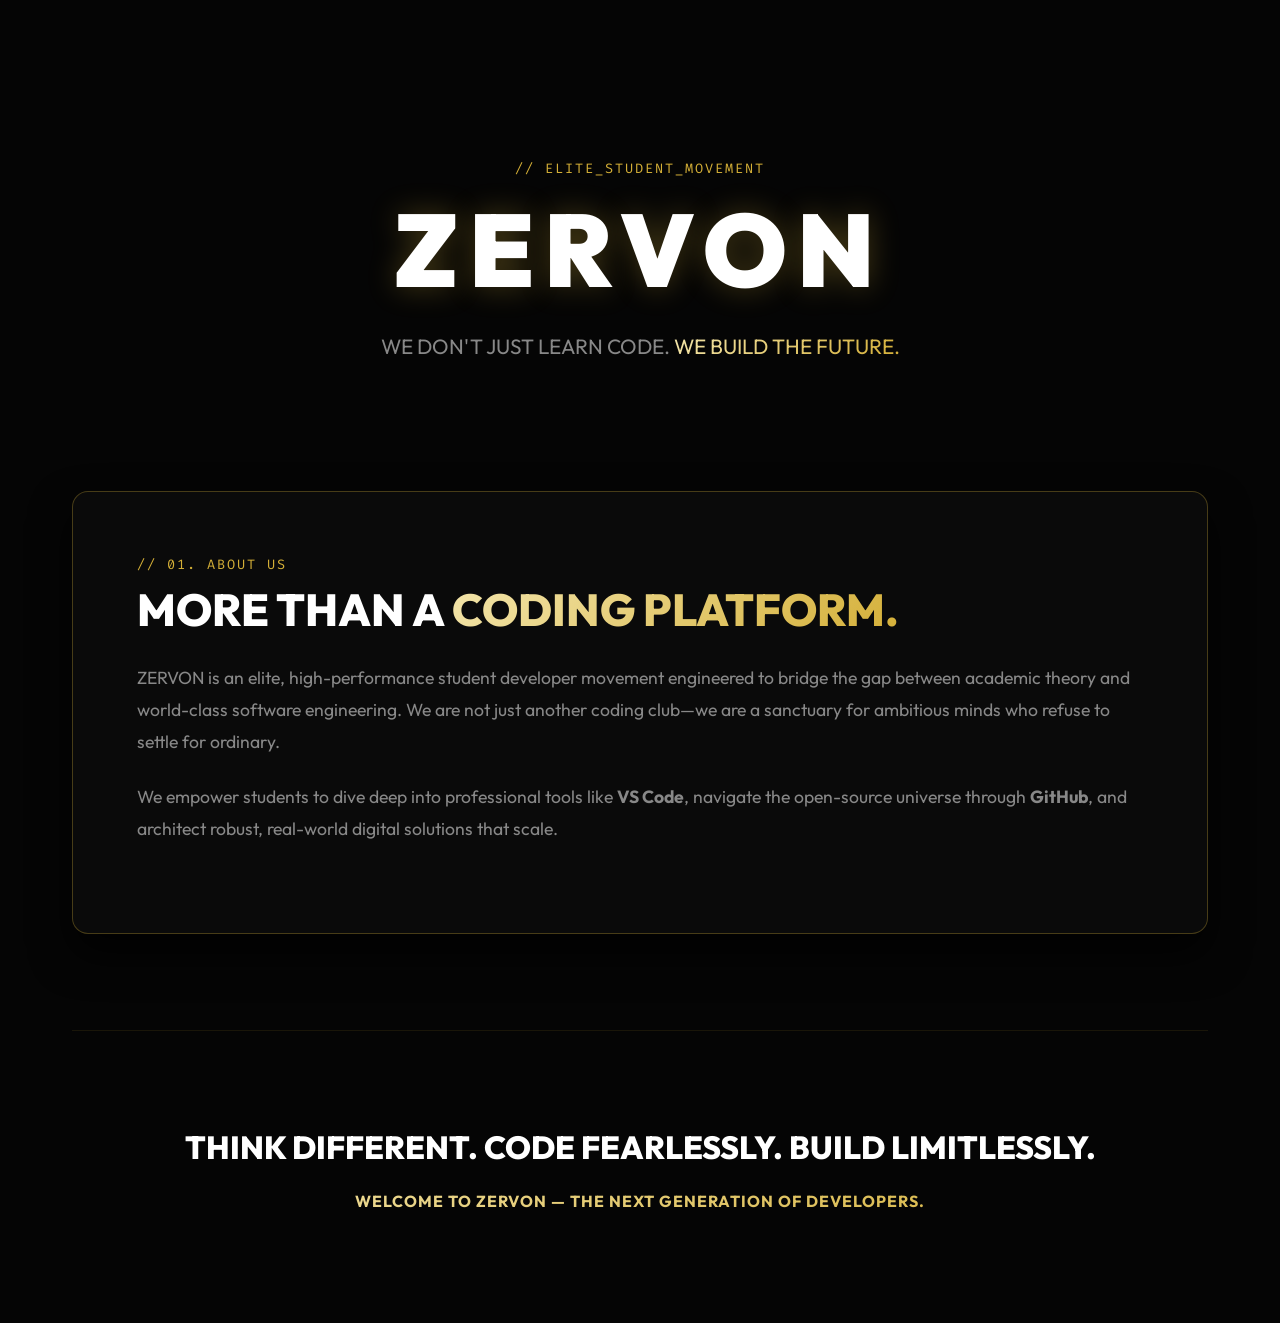
==== about.html @ 00da0489 "Add files via upload" ====
<!DOCTYPE html>
<html lang="en">
<head>
    <meta charset="UTF-8">
    <meta name="viewport" content="width=device-width, initial-scale=1.0">
    <title>ZERVON — Student Developer Movement</title>
    <link href="https://fonts.googleapis.com/css2?family=Fira+Code:wght@400;600&family=Outfit:wght@300;400;600;800;900&display=swap" rel="stylesheet">
    <style>
        :root {
            --bg-deep: #050505;
            --bg-surface: #0a0a0a;
            --gold-primary: #D4AF37;
            --gold-light: #F3E5AB;
            --neon-green: #00FF66;
            --text-main: #EAEAEA;
            --text-muted: #888888;
            --border-gold: rgba(212, 175, 55, 0.3);
            --font-sans: 'Outfit', sans-serif;
            --font-code: 'Fira Code', monospace;
        }

        * { box-sizing: border-box; margin: 0; padding: 0; }
        body { background-color: var(--bg-deep); color: var(--text-main); font-family: var(--font-sans); overflow-x: hidden; }

        .wrapper { max-width: 1200px; margin: 0 auto; padding: 4rem 2rem; position: relative; z-index: 2; }
        
        .tag { font-family: var(--font-code); color: var(--gold-primary); font-size: 0.85rem; letter-spacing: 2px; text-transform: uppercase; margin-bottom: 0.5rem; display: block; }
        .gold { background: linear-gradient(135deg, var(--gold-light), var(--gold-primary)); -webkit-background-clip: text; -webkit-text-fill-color: transparent; }

        /* Hero */
        .hero { text-align: center; padding: 6rem 0 4rem; }
        .hero h1 { font-size: clamp(3rem, 8vw, 7rem); font-weight: 900; letter-spacing: 0.1em; color: #fff; margin-bottom: 1rem; text-shadow: 0 0 30px rgba(212,175,55,0.3); }
        .hero p { font-size: clamp(1rem, 2vw, 1.3rem); color: var(--text-muted); max-width: 700px; margin: 0 auto; line-height: 1.6; }

        /* About Section */
        .about-box { background: var(--bg-surface); border: 1px solid var(--border-gold); padding: 4rem; border-radius: 16px; margin-top: 4rem; box-shadow: 0 20px 40px rgba(0,0,0,0.8); }
        .about-box h2 { font-size: clamp(2rem, 3.5vw, 3rem); font-weight: 800; margin-bottom: 1.5rem; color: #fff; }
        .about-box p { font-size: 1.1rem; color: var(--text-muted); line-height: 1.8; margin-bottom: 1.5rem; }

        /* Footer / Closing */
        .footer { text-align: center; padding: 6rem 0 3rem; border-top: 1px solid rgba(212,175,55,0.1); margin-top: 6rem; }
        .footer h3 { font-size: clamp(1.2rem, 2.5vw, 2rem); font-weight: 800; color: #fff; margin-bottom: 1.5rem; }
    </style>
</head>
<body>

    <div class="wrapper">
        <!-- Hero Section -->
        <section class="hero">
            <span class="tag">// ELITE_STUDENT_MOVEMENT</span>
            <h1>ZERVON</h1>
            <p>WE DON'T JUST LEARN CODE. <span class="gold">WE BUILD THE FUTURE.</span></p>
        </section>

        <!-- About Us Section -->
        <section class="about-box">
            <span class="tag">// 01. ABOUT US</span>
            <h2>MORE THAN A <span class="gold">CODING PLATFORM.</span></h2>
            <p>ZERVON is an elite, high-performance student developer movement engineered to bridge the gap between academic theory and world-class software engineering. We are not just another coding club—we are a sanctuary for ambitious minds who refuse to settle for ordinary.</p>
            <p>We empower students to dive deep into professional tools like <strong>VS Code</strong>, navigate the open-source universe through <strong>GitHub</strong>, and architect robust, real-world digital solutions that scale.</p>
        </section>

        <!-- Footer / Closing -->
        <footer class="footer">
            <h3>THINK DIFFERENT. CODE FEARLESSLY. BUILD LIMITLESSLY.</h3>
            <p class="gold" style="font-weight: 700; letter-spacing: 1px;">WELCOME TO ZERVON — THE NEXT GENERATION OF DEVELOPERS.</p>
        </footer>
    </div>

</body>
</html>
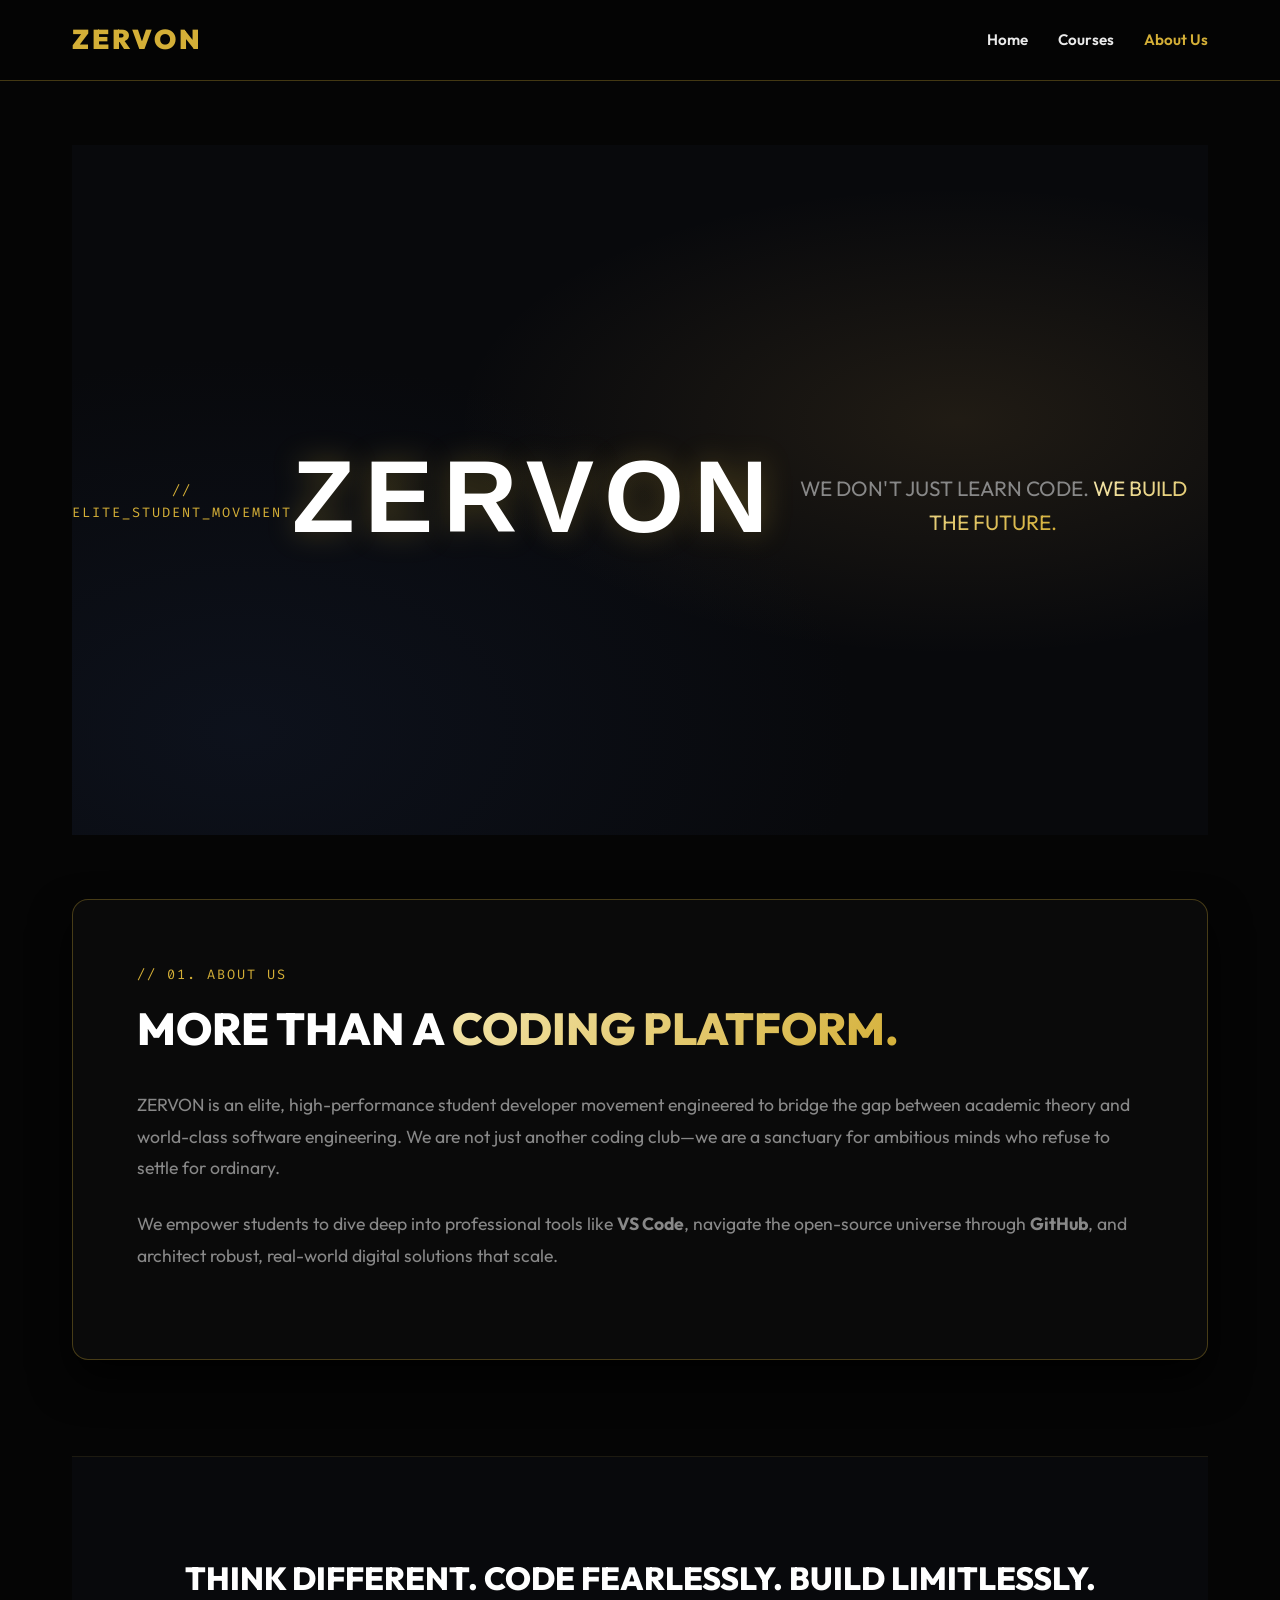
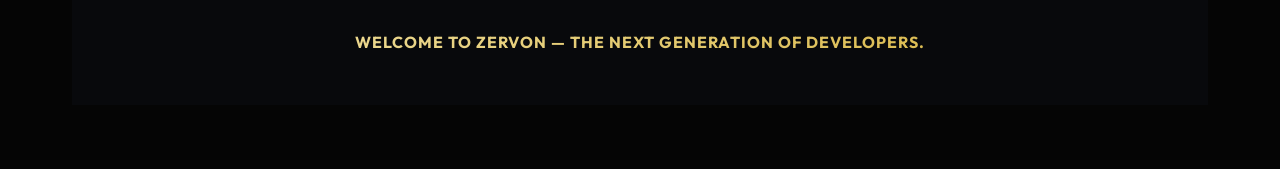
==== commit a7eb0399: "Enhance about.html with meta tags and navbar Added meta tags for theme color and description. Update" ====
--- a/about.html
+++ b/about.html
@@ -1,10 +1,26 @@
+
 <!DOCTYPE html>
 <html lang="en">
+
 <head>
     <meta charset="UTF-8">
     <meta name="viewport" content="width=device-width, initial-scale=1.0">
-    <title>ZERVON — Student Developer Movement</title>
-    <link href="https://fonts.googleapis.com/css2?family=Fira+Code:wght@400;600&family=Outfit:wght@300;400;600;800;900&display=swap" rel="stylesheet">
+
+    <meta name="theme-color" content="#050505">
+
+    <meta name="description"
+        content="Discover ZERVON, a student developer movement empowering students to learn coding, master professional tools, and build real-world software projects.">
+
+    <title>About Us | ZERVON Code Academy</title>
+
+    <!-- Main Website CSS -->
+    <link rel="stylesheet" href="style.css">
+
+    <!-- Google Fonts -->
+    <link
+        href="https://fonts.googleapis.com/css2?family=Fira+Code:wght@400;600&family=Outfit:wght@300;400;600;800;900&display=swap"
+        rel="stylesheet">
+
     <style>
         :root {
             --bg-deep: #050505;
@@ -19,53 +35,292 @@
             --font-code: 'Fira Code', monospace;
         }
 
-        * { box-sizing: border-box; margin: 0; padding: 0; }
-        body { background-color: var(--bg-deep); color: var(--text-main); font-family: var(--font-sans); overflow-x: hidden; }
-
-        .wrapper { max-width: 1200px; margin: 0 auto; padding: 4rem 2rem; position: relative; z-index: 2; }
-        
-        .tag { font-family: var(--font-code); color: var(--gold-primary); font-size: 0.85rem; letter-spacing: 2px; text-transform: uppercase; margin-bottom: 0.5rem; display: block; }
-        .gold { background: linear-gradient(135deg, var(--gold-light), var(--gold-primary)); -webkit-background-clip: text; -webkit-text-fill-color: transparent; }
+        * {
+            box-sizing: border-box;
+            margin: 0;
+            padding: 0;
+        }
+
+        body {
+            background-color: var(--bg-deep);
+            color: var(--text-main);
+            font-family: var(--font-sans);
+            overflow-x: hidden;
+        }
+
+        /* Navigation */
+
+        .about-navbar {
+            width: 100%;
+            background: rgba(5, 5, 5, 0.96);
+            border-bottom: 1px solid var(--border-gold);
+            padding: 18px 0;
+            position: relative;
+            z-index: 10;
+        }
+
+        .about-nav-container {
+            max-width: 1200px;
+            margin: 0 auto;
+            padding: 0 2rem;
+            display: flex;
+            justify-content: space-between;
+            align-items: center;
+            gap: 20px;
+        }
+
+        .about-logo {
+            color: var(--gold-primary);
+            font-size: 1.7rem;
+            font-weight: 900;
+            letter-spacing: 3px;
+            text-decoration: none;
+        }
+
+        .about-nav-links {
+            display: flex;
+            align-items: center;
+            gap: 30px;
+        }
+
+        .about-nav-links a {
+            color: var(--text-main);
+            text-decoration: none;
+            font-size: 0.95rem;
+            font-weight: 600;
+            transition: color 0.3s ease;
+        }
+
+        .about-nav-links a:hover,
+        .about-nav-links a.active {
+            color: var(--gold-primary);
+        }
+
+        /* Main Wrapper */
+
+        .wrapper {
+            max-width: 1200px;
+            margin: 0 auto;
+            padding: 4rem 2rem;
+            position: relative;
+            z-index: 2;
+        }
+
+        .tag {
+            font-family: var(--font-code);
+            color: var(--gold-primary);
+            font-size: 0.85rem;
+            letter-spacing: 2px;
+            text-transform: uppercase;
+            margin-bottom: 0.5rem;
+            display: block;
+        }
+
+        .gold {
+            background: linear-gradient(
+                135deg,
+                var(--gold-light),
+                var(--gold-primary)
+            );
+            -webkit-background-clip: text;
+            -webkit-text-fill-color: transparent;
+            background-clip: text;
+        }
 
         /* Hero */
-        .hero { text-align: center; padding: 6rem 0 4rem; }
-        .hero h1 { font-size: clamp(3rem, 8vw, 7rem); font-weight: 900; letter-spacing: 0.1em; color: #fff; margin-bottom: 1rem; text-shadow: 0 0 30px rgba(212,175,55,0.3); }
-        .hero p { font-size: clamp(1rem, 2vw, 1.3rem); color: var(--text-muted); max-width: 700px; margin: 0 auto; line-height: 1.6; }
+
+        .hero {
+            text-align: center;
+            padding: 6rem 0 4rem;
+        }
+
+        .hero h1 {
+            font-size: clamp(3rem, 8vw, 7rem);
+            font-weight: 900;
+            letter-spacing: 0.1em;
+            color: #fff;
+            margin-bottom: 1rem;
+            text-shadow: 0 0 30px rgba(212, 175, 55, 0.3);
+        }
+
+        .hero p {
+            font-size: clamp(1rem, 2vw, 1.3rem);
+            color: var(--text-muted);
+            max-width: 700px;
+            margin: 0 auto;
+            line-height: 1.6;
+        }
 
         /* About Section */
-        .about-box { background: var(--bg-surface); border: 1px solid var(--border-gold); padding: 4rem; border-radius: 16px; margin-top: 4rem; box-shadow: 0 20px 40px rgba(0,0,0,0.8); }
-        .about-box h2 { font-size: clamp(2rem, 3.5vw, 3rem); font-weight: 800; margin-bottom: 1.5rem; color: #fff; }
-        .about-box p { font-size: 1.1rem; color: var(--text-muted); line-height: 1.8; margin-bottom: 1.5rem; }
-
-        /* Footer / Closing */
-        .footer { text-align: center; padding: 6rem 0 3rem; border-top: 1px solid rgba(212,175,55,0.1); margin-top: 6rem; }
-        .footer h3 { font-size: clamp(1.2rem, 2.5vw, 2rem); font-weight: 800; color: #fff; margin-bottom: 1.5rem; }
+
+        .about-box {
+            background: var(--bg-surface);
+            border: 1px solid var(--border-gold);
+            padding: 4rem;
+            border-radius: 16px;
+            margin-top: 4rem;
+            box-shadow: 0 20px 40px rgba(0, 0, 0, 0.8);
+        }
+
+        .about-box h2 {
+            font-size: clamp(2rem, 3.5vw, 3rem);
+            font-weight: 800;
+            margin-bottom: 1.5rem;
+            color: #fff;
+        }
+
+        .about-box p {
+            font-size: 1.1rem;
+            color: var(--text-muted);
+            line-height: 1.8;
+            margin-bottom: 1.5rem;
+        }
+
+        /* Footer */
+
+        .footer {
+            text-align: center;
+            padding: 6rem 0 3rem;
+            border-top: 1px solid rgba(212, 175, 55, 0.1);
+            margin-top: 6rem;
+        }
+
+        .footer h3 {
+            font-size: clamp(1.2rem, 2.5vw, 2rem);
+            font-weight: 800;
+            color: #fff;
+            margin-bottom: 1.5rem;
+        }
+
+        .footer p {
+            line-height: 1.8;
+        }
+
+        /* Mobile Responsive */
+
+        @media (max-width: 600px) {
+
+            .about-nav-container {
+                padding: 0 1rem;
+                flex-direction: column;
+                gap: 15px;
+            }
+
+            .about-nav-links {
+                gap: 18px;
+                flex-wrap: wrap;
+                justify-content: center;
+            }
+
+            .about-nav-links a {
+                font-size: 0.85rem;
+            }
+
+            .wrapper {
+                padding: 2rem 1rem;
+            }
+
+            .hero {
+                padding: 4rem 0 2rem;
+            }
+
+            .about-box {
+                padding: 1.5rem;
+                margin-top: 2rem;
+            }
+
+            .about-box p {
+                font-size: 1rem;
+            }
+
+            .footer {
+                padding: 4rem 0 2rem;
+                margin-top: 4rem;
+            }
+        }
     </style>
 </head>
+
 <body>
 
-    <div class="wrapper">
+    <!-- Navigation -->
+    <header class="about-navbar">
+        <div class="about-nav-container">
+
+            <a href="index.html" class="about-logo">
+                ZERVON
+            </a>
+
+            <nav class="about-nav-links">
+                <a href="index.html">Home</a>
+                <a href="courses.html">Courses</a>
+                <a href="about.html" class="active">About Us</a>
+            </nav>
+
+        </div>
+    </header>
+
+    <!-- Main Content -->
+    <main class="wrapper">
+
         <!-- Hero Section -->
         <section class="hero">
+
             <span class="tag">// ELITE_STUDENT_MOVEMENT</span>
+
             <h1>ZERVON</h1>
-            <p>WE DON'T JUST LEARN CODE. <span class="gold">WE BUILD THE FUTURE.</span></p>
+
+            <p>
+                WE DON'T JUST LEARN CODE.
+                <span class="gold">WE BUILD THE FUTURE.</span>
+            </p>
+
         </section>
 
         <!-- About Us Section -->
         <section class="about-box">
+
             <span class="tag">// 01. ABOUT US</span>
-            <h2>MORE THAN A <span class="gold">CODING PLATFORM.</span></h2>
-            <p>ZERVON is an elite, high-performance student developer movement engineered to bridge the gap between academic theory and world-class software engineering. We are not just another coding club—we are a sanctuary for ambitious minds who refuse to settle for ordinary.</p>
-            <p>We empower students to dive deep into professional tools like <strong>VS Code</strong>, navigate the open-source universe through <strong>GitHub</strong>, and architect robust, real-world digital solutions that scale.</p>
+
+            <h2>
+                MORE THAN A
+                <span class="gold">CODING PLATFORM.</span>
+            </h2>
+
+            <p>
+                ZERVON is an elite, high-performance student developer
+                movement engineered to bridge the gap between academic
+                theory and world-class software engineering. We are not
+                just another coding club—we are a sanctuary for ambitious
+                minds who refuse to settle for ordinary.
+            </p>
+
+            <p>
+                We empower students to dive deep into professional tools
+                like <strong>VS Code</strong>, navigate the open-source
+                universe through <strong>GitHub</strong>, and architect
+                robust, real-world digital solutions that scale.
+            </p>
+
         </section>
 
-        <!-- Footer / Closing -->
+        <!-- Footer -->
         <footer class="footer">
-            <h3>THINK DIFFERENT. CODE FEARLESSLY. BUILD LIMITLESSLY.</h3>
-            <p class="gold" style="font-weight: 700; letter-spacing: 1px;">WELCOME TO ZERVON — THE NEXT GENERATION OF DEVELOPERS.</p>
+
+            <h3>
+                THINK DIFFERENT. CODE FEARLESSLY.
+                BUILD LIMITLESSLY.
+            </h3>
+
+            <p class="gold"
+                style="font-weight: 700; letter-spacing: 1px;">
+                WELCOME TO ZERVON — THE NEXT GENERATION OF DEVELOPERS.
+            </p>
+
         </footer>
-    </div>
+
+    </main>
 
 </body>
-</html>+
+</html>
--- a/style.css
+++ b/style.css
@@ -0,0 +1,1463 @@
+
+/* ==========================================
+   ZERVON CODE ACADEMY
+   PREMIUM DESIGN SYSTEM
+========================================== */
+
+
+/* 01. ROOT VARIABLES */
+
+:root {
+    --bg: #08090c;
+    --bg-secondary: #0d1016;
+    --surface: #12161e;
+    --surface-light: #191e28;
+
+    --gold: #d8b477;
+    --gold-light: #f4d6a0;
+    --gold-dark: #a77a3d;
+
+    --text: #f5f5f5;
+    --muted: #a0a5b1;
+
+    --border: rgba(255,255,255,0.09);
+    --gold-border: rgba(216,180,119,0.25);
+
+    --heading-font: 'Space Grotesk', sans-serif;
+    --body-font: 'DM Sans', sans-serif;
+
+    --container: 1180px;
+    --transition: 0.3s ease;
+}
+
+
+/* 02. RESET & GLOBAL STYLES */
+
+* {
+    margin: 0;
+    padding: 0;
+    box-sizing: border-box;
+}
+
+html {
+    scroll-behavior: smooth;
+    scroll-padding-top: 100px;
+}
+
+body {
+    background: var(--bg);
+    color: var(--text);
+    font-family: var(--body-font);
+    line-height: 1.6;
+    overflow-x: hidden;
+}
+
+a {
+    text-decoration: none;
+    color: inherit;
+}
+
+button {
+    font: inherit;
+}
+
+img {
+    max-width: 100%;
+    display: block;
+}
+
+::selection {
+    background: var(--gold);
+    color: #08090c;
+}
+
+.section-container {
+    width: min(100% - 80px, var(--container));
+    margin: 0 auto;
+}
+
+
+/* 03. NAVIGATION BAR */
+
+.navbar {
+    width: 100%;
+    height: 86px;
+    position: sticky;
+    top: 0;
+    z-index: 1000;
+
+    background: rgba(8,9,12,0.88);
+    backdrop-filter: blur(20px);
+
+    border-bottom: 1px solid var(--border);
+}
+
+.nav-container {
+    width: min(100% - 80px, var(--container));
+    height: 100%;
+    margin: auto;
+
+    display: flex;
+    align-items: center;
+    justify-content: space-between;
+}
+
+.logo {
+    font-family: var(--heading-font);
+    font-size: 29px;
+    font-weight: 800;
+    letter-spacing: 2px;
+}
+
+.logo span {
+    color: var(--gold);
+}
+
+.nav-links {
+    display: flex;
+    align-items: center;
+    gap: 38px;
+}
+
+.nav-link {
+    font-size: 13px;
+    font-weight: 600;
+    color: var(--muted);
+    transition: var(--transition);
+    position: relative;
+}
+
+.nav-link:hover,
+.nav-link.active {
+    color: var(--gold);
+}
+
+.nav-link::after {
+    content: "";
+    position: absolute;
+    width: 0;
+    height: 2px;
+    background: var(--gold);
+    bottom: -9px;
+    left: 0;
+    transition: var(--transition);
+}
+
+.nav-link:hover::after,
+.nav-link.active::after {
+    width: 100%;
+}
+
+.nav-actions {
+    display: flex;
+    align-items: center;
+    gap: 15px;
+}
+
+.nav-cta {
+    display: inline-flex;
+    align-items: center;
+    gap: 10px;
+
+    padding: 12px 21px;
+    border-radius: 6px;
+
+    background: linear-gradient(
+        135deg,
+        var(--gold-light),
+        var(--gold-dark)
+    );
+
+    color: #111;
+    font-size: 12px;
+    font-weight: 800;
+
+    transition: var(--transition);
+}
+
+.nav-cta:hover {
+    transform: translateY(-3px);
+    box-shadow: 0 8px 25px #d8b47744;
+}
+
+.menu-toggle {
+    display: none;
+    width: 42px;
+    height: 42px;
+
+    border: 1px solid var(--border);
+    border-radius: 6px;
+
+    background: var(--surface);
+    cursor: pointer;
+
+    align-items: center;
+    justify-content: center;
+    flex-direction: column;
+    gap: 5px;
+}
+
+.menu-toggle span {
+    width: 19px;
+    height: 2px;
+    background: var(--gold);
+    border-radius: 5px;
+}
+
+
+/* 04. HERO SECTION */
+
+.hero {
+    position: relative;
+    min-height: 690px;
+    padding: 100px 0;
+
+    display: flex;
+    align-items: center;
+
+    background:
+        radial-gradient(
+            ellipse at 78% 40%,
+            #c99b4d20,
+            transparent 40%
+        ),
+        radial-gradient(
+            ellipse at 15% 85%,
+            #17223b55,
+            transparent 45%
+        ),
+        var(--bg);
+
+    overflow: hidden;
+}
+
+.hero-container {
+    width: min(100% - 80px, var(--container));
+    margin: auto;
+
+    display: grid;
+    grid-template-columns: 1fr 0.9fr;
+    align-items: center;
+    gap: 65px;
+}
+
+.hero-content {
+    max-width: 620px;
+}
+
+.hero-label {
+    display: inline-flex;
+    align-items: center;
+    gap: 11px;
+
+    padding: 9px 14px;
+    margin-bottom: 27px;
+
+    background: #d8b47710;
+    border: 1px solid var(--gold-border);
+    border-radius: 50px;
+
+    color: var(--gold);
+    font-size: 10px;
+    font-weight: 800;
+    letter-spacing: 1.5px;
+}
+
+.live-dot {
+    width: 7px;
+    height: 7px;
+    background: #8ed6a0;
+    border-radius: 50%;
+    box-shadow: 0 0 12px #8ed6a0;
+}
+
+.hero h1 {
+    font-family: var(--heading-font);
+    font-size: clamp(48px, 5.5vw, 75px);
+    font-weight: 700;
+    line-height: 1.12;
+    letter-spacing: -3px;
+    margin-bottom: 25px;
+}
+
+.hero h1 span {
+    display: block;
+
+    background: linear-gradient(
+        100deg,
+        #fff0ce,
+        var(--gold),
+        var(--gold-dark)
+    );
+
+    background-clip: text;
+    -webkit-background-clip: text;
+    color: transparent;
+}
+
+.hero-description {
+    max-width: 510px;
+    color: var(--muted);
+    font-size: 15px;
+    line-height: 1.9;
+    margin-bottom: 33px;
+}
+
+.hero-buttons {
+    display: flex;
+    flex-wrap: wrap;
+    gap: 15px;
+}
+
+
+/* 05. BUTTONS */
+
+.btn-primary,
+.btn-secondary {
+    display: inline-flex;
+    align-items: center;
+    justify-content: center;
+    gap: 11px;
+
+    padding: 15px 23px;
+    border-radius: 6px;
+
+    font-size: 12px;
+    font-weight: 800;
+
+    transition: var(--transition);
+}
+
+.btn-primary {
+    background: linear-gradient(
+        135deg,
+        var(--gold-light),
+        var(--gold-dark)
+    );
+
+    color: #111;
+    border: 1px solid transparent;
+}
+
+.btn-primary:hover {
+    transform: translateY(-4px);
+    box-shadow: 0 10px 30px #d8b47744;
+}
+
+.btn-secondary {
+    background: rgba(255,255,255,0.03);
+    border: 1px solid var(--border);
+    color: var(--text);
+}
+
+.btn-secondary:hover {
+    border-color: var(--gold);
+    color: var(--gold);
+    transform: translateY(-3px);
+}
+
+.hero-trust {
+    display: flex;
+    flex-wrap: wrap;
+    gap: 23px;
+    margin-top: 40px;
+}
+
+.trust-item {
+    display: flex;
+    align-items: center;
+    gap: 8px;
+
+    font-size: 11px;
+    color: #aeb2bd;
+}
+
+.trust-item i {
+    color: var(--gold);
+}
+
+/* ==========================================
+   06. CODE EDITOR VISUAL
+========================================== */
+
+.hero-visual {
+    position: relative;
+    padding: 25px;
+}
+
+.editor-window {
+    width: 100%;
+    background: linear-gradient(145deg, #191d26, #0d1016);
+    border: 1px solid #38332b;
+    border-radius: 13px;
+    overflow: hidden;
+
+    box-shadow:
+        0 30px 100px #000b,
+        0 0 70px #d8b47713;
+
+    transform: rotate(1deg);
+    transition: var(--transition);
+}
+
+.editor-window:hover {
+    transform: rotate(0deg) translateY(-5px);
+}
+
+.editor-header {
+    height: 58px;
+    padding: 0 20px;
+
+    display: flex;
+    align-items: center;
+    justify-content: space-between;
+
+    background: #1d2029;
+    border-bottom: 1px solid var(--border);
+}
+
+.editor-controls {
+    display: flex;
+    gap: 6px;
+}
+
+.editor-controls span {
+    width: 10px;
+    height: 10px;
+    border-radius: 50%;
+}
+
+.editor-controls span:nth-child(1) {
+    background: #ff605c;
+}
+
+.editor-controls span:nth-child(2) {
+    background: #ffbd44;
+}
+
+.editor-controls span:nth-child(3) {
+    background: #00ca4e;
+}
+
+.editor-filename {
+    color: #b9bdc8;
+    font-size: 11px;
+}
+
+.editor-filename i {
+    color: #ed9c55;
+    margin-right: 7px;
+}
+
+.editor-menu {
+    color: #a0a5b1;
+}
+
+.editor-content {
+    padding: 28px 20px;
+    min-height: 340px;
+    overflow-x: auto;
+}
+
+.editor-line {
+    display: flex;
+    gap: 20px;
+    white-space: pre;
+    line-height: 2.1;
+    font-family: monospace;
+    font-size: 13px;
+}
+
+.line-number {
+    color: #666e7d;
+    user-select: none;
+}
+
+.editor-line code {
+    color: #e3e6ee;
+}
+
+.editor-line:nth-child(odd) code {
+    color: #d8b477;
+}
+
+.editor-footer {
+    min-height: 43px;
+    padding: 12px 20px;
+
+    display: flex;
+    align-items: center;
+    justify-content: space-between;
+
+    background: #151820;
+    border-top: 1px solid var(--border);
+
+    color: #a0a5b1;
+    font-size: 10px;
+}
+
+.editor-footer i {
+    color: #8ed6a0;
+    margin-right: 5px;
+}
+
+
+/* ==========================================
+   07. PLATFORM HIGHLIGHTS
+========================================== */
+
+.highlights {
+    background: #10131a;
+    border-top: 1px solid var(--border);
+    border-bottom: 1px solid var(--border);
+}
+
+.highlights-container {
+    width: min(100% - 80px, var(--container));
+    min-height: 145px;
+    margin: auto;
+
+    display: flex;
+    align-items: center;
+    justify-content: space-between;
+}
+
+.highlight-item {
+    display: flex;
+    flex-direction: column;
+    gap: 5px;
+}
+
+.highlight-item strong {
+    font-family: var(--heading-font);
+    font-size: 27px;
+    color: var(--gold);
+}
+
+.highlight-item span {
+    color: var(--muted);
+    font-size: 11px;
+}
+
+.highlight-divider {
+    width: 1px;
+    height: 42px;
+    background: var(--border);
+}
+
+
+/* ==========================================
+   08. SECTION HEADINGS
+========================================== */
+
+.section-heading {
+    text-align: center;
+    max-width: 720px;
+    margin: 0 auto 65px;
+}
+
+.section-label {
+    display: inline-block;
+    margin-bottom: 19px;
+
+    color: var(--gold);
+    font-size: 10px;
+    font-weight: 800;
+    letter-spacing: 2.5px;
+}
+
+.section-heading h2,
+.benefits-intro h2,
+.cta-content h2 {
+    font-family: var(--heading-font);
+    font-size: clamp(34px, 4vw, 51px);
+    line-height: 1.2;
+    letter-spacing: -1.5px;
+    margin-bottom: 20px;
+}
+
+.section-heading h2 span,
+.benefits-intro h2 span,
+.cta-content h2 span {
+    color: var(--gold);
+}
+
+.section-heading p {
+    max-width: 570px;
+    margin: auto;
+    color: var(--muted);
+    font-size: 14px;
+    line-height: 1.9;
+}
+
+
+/* ==========================================
+   09. LEARNING PATH
+========================================== */
+
+.learning-section {
+    padding: 115px 0;
+    background: var(--bg);
+}
+
+.learning-grid {
+    display: grid;
+    grid-template-columns: repeat(4, 1fr);
+    gap: 20px;
+}
+
+.learning-card {
+    position: relative;
+    padding: 30px 24px;
+    min-height: 320px;
+
+    background: linear-gradient(
+        145deg,
+        #171b24,
+        #101319
+    );
+
+    border: 1px solid var(--border);
+    border-radius: 11px;
+
+    transition: var(--transition);
+    overflow: hidden;
+}
+
+.learning-card::before {
+    content: "";
+    position: absolute;
+    width: 150px;
+    height: 150px;
+    right: -70px;
+    bottom: -70px;
+
+    background: var(--gold);
+    filter: blur(80px);
+    opacity: 0;
+    transition: var(--transition);
+}
+
+.learning-card:hover {
+    transform: translateY(-8px);
+    border-color: var(--gold-border);
+    box-shadow: 0 20px 50px #0007;
+}
+
+.learning-card:hover::before {
+    opacity: 0.25;
+}
+
+.learning-icon {
+    width: 53px;
+    height: 53px;
+    margin-bottom: 24px;
+
+    display: flex;
+    align-items: center;
+    justify-content: center;
+
+    border-radius: 10px;
+    background: #d8b47715;
+    border: 1px solid var(--gold-border);
+
+    color: var(--gold);
+    font-size: 23px;
+}
+
+.learning-step {
+    color: var(--gold);
+    font-size: 10px;
+    font-weight: 800;
+    letter-spacing: 1.5px;
+}
+
+.learning-card h3 {
+    font-family: var(--heading-font);
+    font-size: 19px;
+    margin: 14px 0 12px;
+}
+
+.learning-card p {
+    color: var(--muted);
+    font-size: 12px;
+    line-height: 1.9;
+    margin-bottom: 20px;
+}
+
+.card-link {
+    display: inline-flex;
+    align-items: center;
+    gap: 9px;
+
+    color: var(--gold);
+    font-size: 11px;
+    font-weight: 800;
+}
+
+.card-link i {
+    transition: var(--transition);
+}
+
+.learning-card:hover .card-link i {
+    transform: translateX(5px);
+}
+
+
+/* ==========================================
+   10. FEATURED COURSES
+========================================== */
+
+.featured-section {
+    padding: 115px 0;
+    background: #0d1016;
+    border-top: 1px solid var(--border);
+    border-bottom: 1px solid var(--border);
+}
+
+.featured-grid {
+    display: grid;
+    grid-template-columns: repeat(4, 1fr);
+    gap: 20px;
+}
+
+.featured-card {
+    position: relative;
+    min-width: 0;
+    padding: 25px 22px;
+
+    display: flex;
+    flex-direction: column;
+
+    background: linear-gradient(
+        145deg,
+        #191d26,
+        #101319
+    );
+
+    border: 1px solid var(--border);
+    border-radius: 12px;
+
+    transition: var(--transition);
+    overflow: hidden;
+}
+
+.featured-card:hover {
+    transform: translateY(-7px);
+    border-color: var(--gold-border);
+    box-shadow: 0 20px 45px #0008;
+}
+
+.featured-card-top {
+    display: flex;
+    justify-content: space-between;
+    align-items: center;
+    gap: 10px;
+}
+
+.course-category {
+    color: var(--gold);
+    font-size: 9px;
+    font-weight: 800;
+    letter-spacing: 1px;
+}
+
+.course-number {
+    color: #747987;
+    font-size: 11px;
+    font-weight: 800;
+}
+
+.featured-icon {
+    width: 54px;
+    height: 54px;
+    margin: 25px 0 18px;
+
+    display: flex;
+    align-items: center;
+    justify-content: center;
+
+    background: #d8b47715;
+    border: 1px solid var(--gold-border);
+    border-radius: 10px;
+
+    color: var(--gold);
+    font-size: 23px;
+}
+
+.featured-card h3 {
+    font-family: var(--heading-font);
+    font-size: 18px;
+    line-height: 1.4;
+    margin-bottom: 12px;
+}
+
+.featured-card p {
+    color: var(--muted);
+    font-size: 11px;
+    line-height: 1.9;
+    margin-bottom: 22px;
+    flex-grow: 1;
+}
+
+.course-meta {
+    display: flex;
+    flex-wrap: wrap;
+    gap: 12px;
+    padding: 14px 0;
+    border-top: 1px solid var(--border);
+    border-bottom: 1px solid var(--border);
+}
+
+.course-meta span {
+    display: flex;
+    align-items: center;
+    gap: 6px;
+    color: #a8adba;
+    font-size: 10px;
+}
+
+.course-meta i {
+    color: var(--gold);
+}
+
+.course-explore {
+    display: flex;
+    align-items: center;
+    justify-content: space-between;
+
+    padding-top: 17px;
+
+    color: var(--gold);
+    font-size: 11px;
+    font-weight: 800;
+
+    transition: var(--transition);
+}
+
+.course-explore:hover {
+    color: var(--gold-light);
+}
+
+.course-explore i {
+    transition: var(--transition);
+}
+
+.course-explore:hover i {
+    transform: translateX(5px);
+}
+
+.all-courses-action {
+    display: flex;
+    justify-content: center;
+    margin-top: 50px;
+}
+
+/* ==========================================
+   11. BENEFITS SECTION
+========================================== */
+
+.benefits-section {
+    padding: 120px 0;
+
+    background:
+        radial-gradient(
+            ellipse at 15% 50%,
+            #d8b4770c,
+            transparent 50%
+        ),
+        var(--bg);
+}
+
+.benefits-layout {
+    display: grid;
+    grid-template-columns: 0.85fr 1.15fr;
+    align-items: center;
+    gap: 80px;
+}
+
+.benefits-intro h2 {
+    max-width: 450px;
+}
+
+.benefits-intro > p {
+    color: var(--muted);
+    font-size: 14px;
+    line-height: 1.9;
+    margin: 25px 0;
+}
+
+.text-link {
+    display: inline-flex;
+    align-items: center;
+    gap: 10px;
+
+    color: var(--gold);
+    font-size: 12px;
+    font-weight: 800;
+}
+
+.text-link i {
+    transition: var(--transition);
+}
+
+.text-link:hover i {
+    transform: translateX(5px);
+}
+
+.benefits-grid {
+    display: grid;
+    grid-template-columns: repeat(2, 1fr);
+    gap: 17px;
+}
+
+.benefit-card {
+    padding: 25px 22px;
+
+    background: var(--surface);
+    border: 1px solid var(--border);
+    border-radius: 10px;
+
+    transition: var(--transition);
+}
+
+.benefit-card:hover {
+    border-color: var(--gold-border);
+    transform: translateY(-5px);
+}
+
+.benefit-card > i {
+    font-size: 23px;
+    color: var(--gold);
+    margin-bottom: 17px;
+}
+
+.benefit-card h3 {
+    font-family: var(--heading-font);
+    font-size: 16px;
+    margin-bottom: 10px;
+}
+
+.benefit-card p {
+    color: var(--muted);
+    font-size: 11px;
+    line-height: 1.9;
+}
+
+
+/* ==========================================
+   12. CALL TO ACTION
+========================================== */
+
+.cta-section {
+    padding: 100px 30px;
+    text-align: center;
+
+    background:
+        radial-gradient(
+            ellipse at center,
+            #d8b4771b,
+            transparent 65%
+        ),
+        #10131a;
+
+    border-top: 1px solid var(--border);
+    border-bottom: 1px solid var(--border);
+}
+
+.cta-content {
+    max-width: 750px;
+    margin: auto;
+}
+
+.cta-content h2 {
+    font-size: clamp(35px, 4.5vw, 54px);
+}
+
+.cta-content p {
+    max-width: 540px;
+    margin: 0 auto 30px;
+
+    color: var(--muted);
+    font-size: 14px;
+    line-height: 1.9;
+}
+
+
+/* ==========================================
+   13. FOOTER
+========================================== */
+
+.footer {
+    padding: 75px 0 25px;
+    background: #08090c;
+}
+
+.footer-main {
+    display: grid;
+    grid-template-columns: 1.5fr 1fr 1fr 1fr;
+    gap: 55px;
+    padding-bottom: 55px;
+}
+
+.footer-brand p {
+    max-width: 260px;
+    color: var(--muted);
+    font-size: 12px;
+    line-height: 1.9;
+    margin-top: 17px;
+}
+
+.footer-column {
+    display: flex;
+    flex-direction: column;
+    gap: 13px;
+}
+
+.footer-column h3 {
+    color: var(--text);
+    font-family: var(--heading-font);
+    font-size: 14px;
+    margin-bottom: 8px;
+}
+
+.footer-column a {
+    color: var(--muted);
+    font-size: 12px;
+    transition: var(--transition);
+}
+
+.footer-column a:hover {
+    color: var(--gold);
+    transform: translateX(4px);
+}
+
+.footer-bottom {
+    min-height: 65px;
+    padding-top: 22px;
+
+    border-top: 1px solid var(--border);
+
+    display: flex;
+    justify-content: space-between;
+    align-items: center;
+    gap: 20px;
+}
+
+.footer-bottom p {
+    color: #858995;
+    font-size: 11px;
+}
+
+.back-to-top {
+    display: inline-flex;
+    align-items: center;
+    gap: 8px;
+
+    color: var(--gold);
+    font-size: 11px;
+    font-weight: 700;
+}
+
+
+/* ==========================================
+   14. ANIMATIONS
+========================================== */
+
+@keyframes fadeUp {
+
+    from {
+        opacity: 0;
+        transform: translateY(25px);
+    }
+
+    to {
+        opacity: 1;
+        transform: translateY(0);
+    }
+
+}
+
+.hero-content {
+    animation: fadeUp 0.8s ease both;
+}
+
+.hero-visual {
+    animation: fadeUp 1s ease both;
+}
+
+
+/* ==========================================
+   15. ACCESSIBILITY
+========================================== */
+
+a:focus-visible,
+button:focus-visible {
+    outline: 2px solid var(--gold);
+    outline-offset: 4px;
+}
+
+::selection {
+    background: var(--gold);
+    color: #08090c;
+}
+
+/* ==========================================
+   16. TABLET RESPONSIVE DESIGN
+========================================== */
+
+@media (max-width: 1050px) {
+
+    .hero-container {
+        grid-template-columns: 1fr 0.9fr;
+        gap: 25px;
+    }
+
+    .hero h1 {
+        font-size: 57px;
+    }
+
+    .learning-grid,
+    .featured-grid {
+        grid-template-columns: repeat(2, 1fr);
+    }
+
+    .benefits-layout {
+        gap: 40px;
+    }
+
+    .footer-main {
+        gap: 30px;
+    }
+
+}
+
+
+/* ==========================================
+   17. MOBILE RESPONSIVE DESIGN
+========================================== */
+
+@media (max-width: 760px) {
+
+    .section-container,
+    .nav-container,
+    .hero-container,
+    .highlights-container {
+        width: min(100% - 40px, var(--container));
+    }
+
+    /* MOBILE NAVBAR */
+
+    .navbar {
+        height: 75px;
+    }
+
+    .logo {
+        font-size: 24px;
+    }
+
+    .menu-toggle {
+        display: flex;
+    }
+
+    .nav-cta {
+        padding: 10px 12px;
+        font-size: 10px;
+    }
+
+    .nav-links {
+        position: absolute;
+        top: 75px;
+        left: 0;
+
+        width: 100%;
+        padding: 25px;
+
+        display: flex;
+        flex-direction: column;
+        align-items: flex-start;
+        gap: 23px;
+
+        background: #10131a;
+        border-bottom: 1px solid var(--border);
+
+        opacity: 0;
+        visibility: hidden;
+        transform: translateY(-10px);
+
+        transition: var(--transition);
+    }
+
+    .nav-links.active {
+        opacity: 1;
+        visibility: visible;
+        transform: translateY(0);
+    }
+
+    .nav-link {
+        font-size: 14px;
+    }
+
+
+    /* MOBILE HERO */
+
+    .hero {
+        min-height: auto;
+        padding: 80px 0;
+    }
+
+    .hero-container {
+        grid-template-columns: 1fr;
+        gap: 50px;
+    }
+
+    .hero-content {
+        max-width: 100%;
+    }
+
+    .hero h1 {
+        font-size: clamp(43px, 10vw, 60px);
+        letter-spacing: -2px;
+    }
+
+    .hero-description {
+        font-size: 13px;
+    }
+
+    .hero-visual {
+        padding: 10px 0;
+    }
+
+    .editor-window {
+        transform: none;
+    }
+
+    .hero-trust {
+        gap: 15px;
+    }
+
+    .trust-item {
+        font-size: 10px;
+    }
+
+
+    /* MOBILE HIGHLIGHTS */
+
+    .highlights-container {
+        padding: 30px 0;
+
+        display: grid;
+        grid-template-columns: repeat(2, 1fr);
+        gap: 28px;
+    }
+
+    .highlight-divider {
+        display: none;
+    }
+
+    .highlight-item strong {
+        font-size: 23px;
+    }
+
+
+    /* MOBILE SECTIONS */
+
+    .learning-section,
+    .featured-section,
+    .benefits-section {
+        padding: 85px 0;
+    }
+
+    .section-heading {
+        margin-bottom: 40px;
+    }
+
+    .section-heading h2,
+    .benefits-intro h2 {
+        font-size: 37px;
+    }
+
+    .section-heading p {
+        font-size: 12px;
+    }
+
+
+    /* MOBILE COURSE CARDS */
+
+    .learning-grid,
+    .featured-grid {
+        grid-template-columns: repeat(2, 1fr);
+        gap: 13px;
+    }
+
+    .learning-card {
+        min-height: 300px;
+        padding: 22px 16px;
+    }
+
+    .learning-card h3 {
+        font-size: 16px;
+    }
+
+    .learning-card p {
+        font-size: 11px;
+    }
+
+    .featured-card {
+        padding: 20px 15px;
+    }
+
+    .featured-card h3 {
+        font-size: 16px;
+    }
+
+    .featured-card p {
+        font-size: 10px;
+    }
+
+    .course-meta {
+        gap: 8px;
+    }
+
+
+    /* MOBILE BENEFITS */
+
+    .benefits-layout {
+        grid-template-columns: 1fr;
+        gap: 40px;
+    }
+
+    .benefits-grid {
+        gap: 12px;
+    }
+
+    .benefit-card {
+        padding: 20px 15px;
+    }
+
+
+    /* MOBILE CTA */
+
+    .cta-section {
+        padding: 80px 20px;
+    }
+
+    .cta-content h2 {
+        font-size: 37px;
+    }
+
+
+    /* MOBILE FOOTER */
+
+    .footer {
+        padding-top: 60px;
+    }
+
+    .footer-main {
+        grid-template-columns: repeat(2, 1fr);
+        gap: 40px 25px;
+    }
+
+    .footer-brand {
+        grid-column: 1 / -1;
+    }
+
+}
+
+
+/* ==========================================
+   18. SMALL MOBILE SCREENS
+========================================== */
+
+@media (max-width: 420px) {
+
+    .section-container,
+    .nav-container,
+    .hero-container,
+    .highlights-container {
+        width: calc(100% - 32px);
+    }
+
+    .hero {
+        padding: 65px 0;
+    }
+
+    .hero h1 {
+        font-size: 43px;
+    }
+
+    .hero-label {
+        font-size: 8px;
+        letter-spacing: 1px;
+    }
+
+    .hero-buttons {
+        flex-direction: column;
+    }
+
+    .btn-primary,
+    .btn-secondary {
+        width: 100%;
+    }
+
+    .hero-trust {
+        flex-direction: column;
+        gap: 12px;
+    }
+
+    .editor-content {
+        padding: 20px 12px;
+    }
+
+    .editor-line {
+        font-size: 11px;
+        gap: 12px;
+    }
+
+    .learning-grid,
+    .featured-grid {
+        grid-template-columns: 1fr;
+    }
+
+    .learning-card {
+        min-height: 260px;
+    }
+
+    .benefits-grid {
+        grid-template-columns: 1fr;
+    }
+
+    .footer-main {
+        grid-template-columns: 1fr 1fr;
+        gap: 35px 15px;
+    }
+
+    .footer-bottom {
+        flex-direction: column;
+        align-items: flex-start;
+    }
+
+}
+
+
+/* ==========================================
+   19. REDUCED MOTION
+========================================== */
+
+@media (prefers-reduced-motion: reduce) {
+
+    *,
+    *::before,
+    *::after {
+        scroll-behavior: auto !important;
+        animation-duration: 0.01ms !important;
+        animation-iteration-count: 1 !important;
+        transition-duration: 0.01ms !important;
+    }
+
+}
+
+
+/* ==========================================
+   END OF ZERVON MAIN STYLESHEET
+========================================== */
